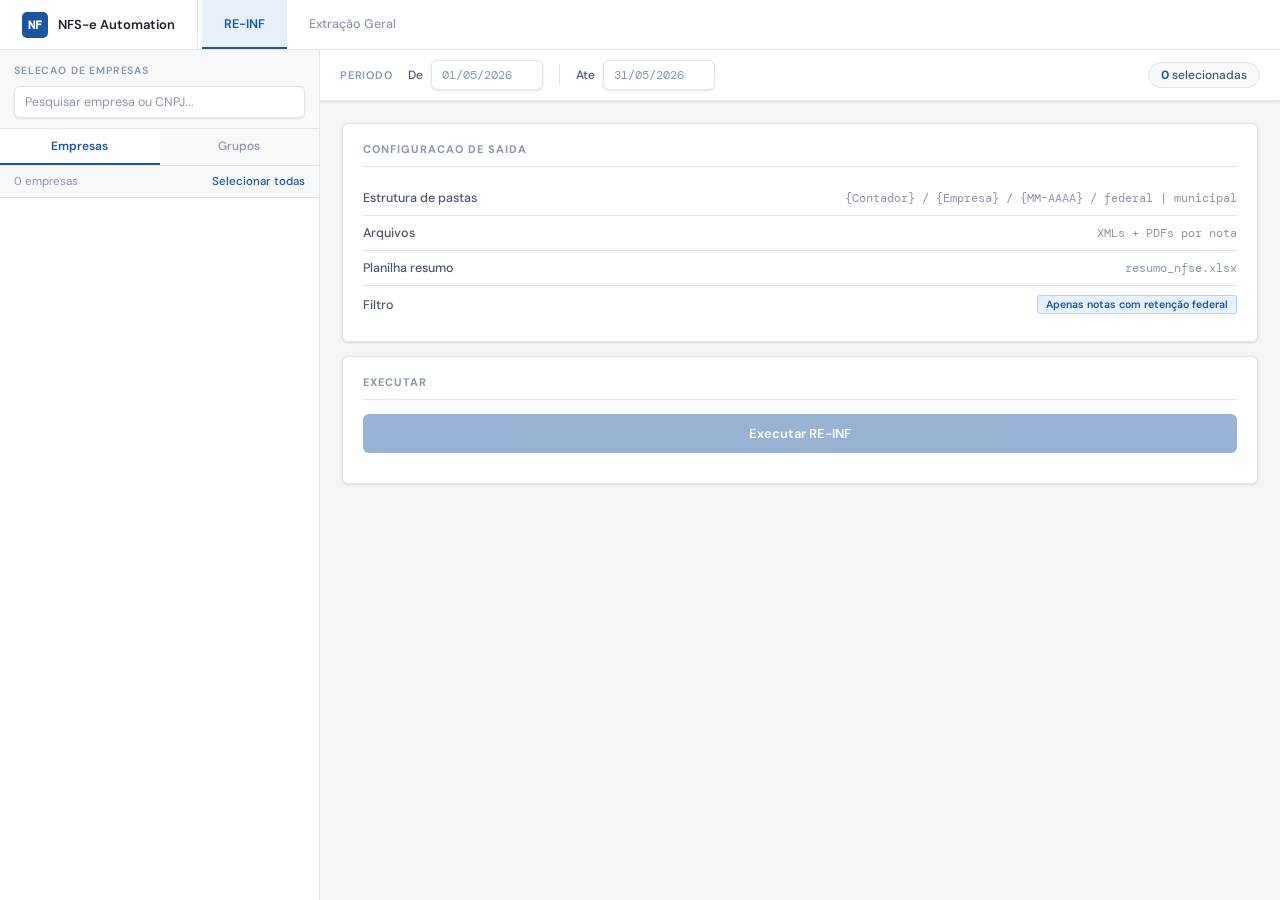
==== templates/index.html @ 1b987bf7 "updated versions" ====
<!DOCTYPE html>
<html lang="pt-BR">
<head>
<meta charset="UTF-8">
<meta name="viewport" content="width=device-width, initial-scale=1.0">
<title>NFS-e Automation</title>
<style>
  @import url('https://fonts.googleapis.com/css2?family=DM+Sans:wght@300;400;500;600&family=DM+Mono:wght@400;500&display=swap');
  :root {
    --bg:#f4f5f7;--surface:#fff;--surface2:#f8f9fb;--border:#e2e5ea;
    --border-strong:#c8cdd6;--accent:#1a56a0;--accent-light:#e8f0fb;
    --accent-hover:#154285;--accent2:#1a7a4a;--accent2-light:#e6f4ed;
    --accent2-hover:#145e38;--text:#1a1f2e;--text-secondary:#4a5568;
    --text-muted:#8896ab;--red:#c0392b;--red-light:#fdf0ef;
    --radius:6px;--font:'DM Sans',system-ui,sans-serif;
    --font-mono:'DM Mono','Courier New',monospace;
    --shadow-sm:0 1px 3px rgba(0,0,0,.07),0 1px 2px rgba(0,0,0,.04);
    --shadow:0 2px 8px rgba(0,0,0,.08),0 1px 3px rgba(0,0,0,.05);
    --shadow-lg:0 8px 24px rgba(0,0,0,.12),0 2px 8px rgba(0,0,0,.08);
  }
  *{box-sizing:border-box;margin:0;padding:0}
  body{background:var(--bg);color:var(--text);font-family:var(--font);font-size:13.5px;height:100vh;display:flex;flex-direction:column;overflow:hidden;-webkit-font-smoothing:antialiased}
  .topbar{display:flex;align-items:center;background:var(--surface);border-bottom:1px solid var(--border);height:50px;flex-shrink:0;box-shadow:var(--shadow-sm)}
  .brand{display:flex;align-items:center;gap:10px;padding:0 22px;height:100%;border-right:1px solid var(--border);margin-right:4px;min-width:180px}
  .brand-logo{width:26px;height:26px;background:var(--accent);border-radius:5px;display:flex;align-items:center;justify-content:center;color:white;font-size:12px;font-weight:600;font-family:var(--font-mono)}
  .brand-name{font-size:13px;font-weight:600;color:var(--text)}
  .module-tabs{display:flex;align-items:center;height:100%}
  .module-tab{display:flex;align-items:center;gap:7px;padding:0 22px;height:100%;background:none;border:none;border-bottom:2px solid transparent;color:var(--text-muted);font-family:var(--font);font-size:12.5px;font-weight:500;cursor:pointer;transition:all .15s;white-space:nowrap}
  .module-tab:hover{color:var(--text-secondary);background:var(--bg)}
  .module-tab.active{color:var(--accent);border-bottom-color:var(--accent);background:var(--accent-light);font-weight:600}
  .tab-badge{font-size:9.5px;padding:1px 6px;border-radius:3px;font-weight:600;letter-spacing:.04em;text-transform:uppercase}
  .tab-badge-blue{background:var(--accent-light);color:var(--accent)}
  .tab-badge-green{background:var(--accent2-light);color:var(--accent2)}
  .main{display:grid;grid-template-columns:320px 1fr;flex:1;overflow:hidden}
  .left-panel{background:var(--surface);border-right:1px solid var(--border);display:flex;flex-direction:column;overflow:hidden}
  .panel-header{padding:14px 14px 10px;border-bottom:1px solid var(--border);flex-shrink:0;background:var(--surface2)}
  .panel-title{font-size:10.5px;font-weight:600;letter-spacing:.08em;color:var(--text-muted);text-transform:uppercase;margin-bottom:9px}
  .search-input{width:100%;background:var(--surface);border:1px solid var(--border);border-radius:var(--radius);padding:7px 10px;color:var(--text);font-family:var(--font);font-size:12.5px;outline:none;transition:border-color .15s,box-shadow .15s;box-shadow:var(--shadow-sm)}
  .search-input:focus{border-color:var(--accent);box-shadow:0 0 0 3px rgba(26,86,160,.1)}
  .search-input::placeholder{color:var(--text-muted)}
  .sub-tabs{display:flex;border-bottom:1px solid var(--border);flex-shrink:0;background:var(--surface2)}
  .sub-tab{flex:1;padding:9px;background:none;border:none;border-bottom:2px solid transparent;color:var(--text-muted);font-family:var(--font);font-size:12px;font-weight:500;cursor:pointer;transition:all .15s}
  .sub-tab:hover{color:var(--text-secondary)}
  .sub-tab.active{color:var(--accent);border-bottom-color:var(--accent);font-weight:600;background:var(--surface)}
  .sub-content{display:none;flex:1;overflow:hidden;flex-direction:column}
  .sub-content.active{display:flex}
  .list-meta{display:flex;justify-content:space-between;align-items:center;padding:8px 14px;border-bottom:1px solid var(--border);flex-shrink:0;background:var(--surface2)}
  .count-label{color:var(--text-muted);font-size:11.5px}
  .select-all-btn{background:none;border:none;color:var(--accent);font-family:var(--font);font-size:11.5px;font-weight:500;cursor:pointer;padding:0}
  .select-all-btn:hover{text-decoration:underline}
  .company-list{flex:1;overflow-y:auto}
  .company-list::-webkit-scrollbar{width:5px}
  .company-list::-webkit-scrollbar-track{background:var(--surface2)}
  .company-list::-webkit-scrollbar-thumb{background:var(--border-strong);border-radius:3px}
  .company-item{display:flex;align-items:center;gap:10px;padding:8px 14px;cursor:pointer;transition:background .1s;border-bottom:1px solid var(--border)}
  .company-item:last-child{border-bottom:none}
  .company-item:hover{background:var(--surface2)}
  .company-item.selected{background:var(--accent-light)}
  .company-check{width:15px;height:15px;border:1.5px solid var(--border-strong);border-radius:3px;flex-shrink:0;display:flex;align-items:center;justify-content:center;transition:all .12s;background:var(--surface)}
  .company-item.selected .company-check{background:var(--accent);border-color:var(--accent)}
  .company-item.selected .company-check::after{content:'\2713';font-size:10px;color:white;font-weight:700}
  .company-info{flex:1;min-width:0}
  .company-name{font-size:12.5px;color:var(--text);white-space:nowrap;overflow:hidden;text-overflow:ellipsis;font-weight:500}
  .company-item.selected .company-name{color:var(--accent)}
  .company-cnpj{font-size:10.5px;color:var(--text-muted);margin-top:1px;font-family:var(--font-mono);letter-spacing:.02em}
  .groups-meta{display:flex;justify-content:space-between;align-items:center;padding:8px 14px;border-bottom:1px solid var(--border);flex-shrink:0;background:var(--surface2)}
  .add-group-btn{display:flex;align-items:center;gap:5px;background:var(--accent);color:white;border:none;border-radius:var(--radius);padding:5px 10px;font-family:var(--font);font-size:11.5px;font-weight:600;cursor:pointer;transition:background .15s}
  .add-group-btn:hover{background:var(--accent-hover)}
  .groups-list{flex:1;overflow-y:auto;padding:10px}
  .group-card{background:var(--surface);border:1px solid var(--border);border-radius:var(--radius);margin-bottom:6px;overflow:hidden;box-shadow:var(--shadow-sm);transition:box-shadow .15s}
  .group-card.selected{border-color:var(--accent);box-shadow:0 0 0 2px rgba(26,86,160,.15)}
  .group-header{display:flex;align-items:center;gap:8px;padding:10px 12px;cursor:pointer;transition:background .1s}
  .group-header:hover{background:var(--surface2)}
  .group-radio{width:15px;height:15px;border:1.5px solid var(--border-strong);border-radius:50%;flex-shrink:0;display:flex;align-items:center;justify-content:center;transition:all .12s}
  .group-card.selected .group-radio{border-color:var(--accent)}
  .group-card.selected .group-radio::after{content:'';width:7px;height:7px;background:var(--accent);border-radius:50%}
  .group-name{flex:1;font-size:12.5px;font-weight:600;color:var(--text)}
  .group-count{font-size:10.5px;color:var(--text-muted);background:var(--surface2);border:1px solid var(--border);border-radius:10px;padding:1px 7px}
  .group-actions{display:flex;gap:4px;margin-left:4px}
  .group-action-btn{background:none;border:1px solid var(--border);border-radius:4px;padding:3px 7px;font-size:10.5px;font-family:var(--font);cursor:pointer;color:var(--text-muted);transition:all .12s}
  .group-action-btn:hover{background:var(--surface2);color:var(--text)}
  .group-action-btn.delete:hover{background:var(--red-light);color:var(--red);border-color:var(--red)}
  .group-toggle{font-size:10px;color:var(--text-muted);transition:transform .2s;padding:0 2px}
  .group-card.open .group-toggle{transform:rotate(180deg)}
  .group-companies{display:none;padding:0 12px 8px;border-top:1px solid var(--border);background:var(--surface2)}
  .group-card.open .group-companies{display:block}
  .group-company-item{font-size:11.5px;color:var(--text-secondary);padding:5px 0;border-bottom:1px solid var(--border)}
  .group-company-item:last-child{border-bottom:none}
  .right-panel{display:flex;flex-direction:column;overflow:hidden;background:var(--bg)}
  .date-bar{display:flex;align-items:center;gap:16px;padding:10px 20px;background:var(--surface);border-bottom:1px solid var(--border);flex-shrink:0;box-shadow:var(--shadow-sm)}
  .date-label{font-size:11px;font-weight:600;letter-spacing:.07em;color:var(--text-muted);text-transform:uppercase;white-space:nowrap}
  .date-field{display:flex;align-items:center;gap:8px}
  .date-field label{font-size:12px;color:var(--text-secondary);white-space:nowrap;font-weight:500}
  .date-input{background:var(--surface);border:1px solid var(--border);border-radius:var(--radius);padding:6px 10px;color:var(--text);font-family:var(--font-mono);font-size:12px;width:112px;outline:none;transition:border-color .15s,box-shadow .15s;box-shadow:var(--shadow-sm)}
  .date-input:focus{border-color:var(--accent);box-shadow:0 0 0 3px rgba(26,86,160,.1)}
  .date-input::placeholder{color:var(--text-muted)}
  .date-separator{width:1px;height:20px;background:var(--border)}
  .date-error{color:var(--red);font-size:11.5px;font-weight:500}
  .date-bar-right{margin-left:auto;display:flex;align-items:center;gap:10px}
  .selection-pill{font-size:12px;color:var(--text-secondary);padding:4px 12px;background:var(--surface2);border:1px solid var(--border);border-radius:20px;font-weight:500}
  .selection-pill .sel-count{color:var(--accent);font-weight:700}
  .module-content{flex:1;overflow-y:auto;padding:22px}
  .module-content::-webkit-scrollbar{width:5px}
  .module-content::-webkit-scrollbar-thumb{background:var(--border-strong);border-radius:3px}
  .module-view{display:none}
  .module-view.active{display:block}
  .card{background:var(--surface);border:1px solid var(--border);border-radius:var(--radius);padding:18px 20px;margin-bottom:14px;box-shadow:var(--shadow-sm)}
  .card-title{font-size:11px;font-weight:700;letter-spacing:.09em;color:var(--text-muted);text-transform:uppercase;margin-bottom:14px;padding-bottom:10px;border-bottom:1px solid var(--border);display:flex;align-items:center;gap:7px}
  .run-btn{display:flex;align-items:center;justify-content:center;gap:9px;width:100%;padding:11px 16px;border:none;border-radius:var(--radius);font-family:var(--font);font-size:13px;font-weight:600;cursor:pointer;transition:all .15s;box-shadow:var(--shadow-sm)}
  .run-btn-reinf{background:var(--accent);color:white}
  .run-btn-reinf:hover:not(:disabled){background:var(--accent-hover);box-shadow:var(--shadow);transform:translateY(-1px)}
  .run-btn-geral{background:var(--accent2);color:white}
  .run-btn-geral:hover:not(:disabled){background:var(--accent2-hover);box-shadow:var(--shadow);transform:translateY(-1px)}
  .run-btn:disabled{opacity:.45;cursor:not-allowed;transform:none!important;box-shadow:none!important}
  .run-btn .spinner{width:14px;height:14px;border:2px solid rgba(255,255,255,.35);border-top-color:white;border-radius:50%;animation:spin .7s linear infinite;display:none}
  .run-btn.running .spinner{display:block}
  .run-btn.running .btn-text{opacity:.8}
  @keyframes spin{to{transform:rotate(360deg)}}
  .status-area{margin-top:12px}
  .status-msg{padding:10px 14px;border-radius:var(--radius);font-size:12.5px;font-weight:500;display:none;border-left:3px solid}
  .status-msg.show{display:block}
  .status-msg.success{background:var(--accent2-light);color:var(--accent2);border-left-color:var(--accent2)}
  .status-msg.error{background:var(--red-light);color:var(--red);border-left-color:var(--red)}
  .status-msg.running{background:var(--accent-light);color:var(--accent);border-left-color:var(--accent)}
  .progress-log{background:#1a1f2e;border:1px solid var(--border);border-radius:var(--radius);padding:12px 14px;margin-top:10px;max-height:400px;overflow-y:auto;display:none;font-family:var(--font-mono)}
  .progress-log.show{display:block}
  .log-line{font-size:11px;padding:2px 0;display:flex;gap:10px;color:#8896ab;line-height:1.6}
  .log-line .log-time{color:#4a5568;flex-shrink:0}
  .log-line.ok .log-msg{color:#4ade80}
  .log-line.err .log-msg{color:#f87171}
  .log-line.info .log-msg{color:#60a5fa}
  .log-line.warn .log-msg{color:#fbbf24}
  .info-box{background:var(--accent-light);border:1px solid rgba(26,86,160,.18);border-left:3px solid var(--accent);border-radius:var(--radius);padding:11px 14px;font-size:12.5px;color:var(--text-secondary);line-height:1.6;margin-bottom:14px}
  .info-box strong{color:var(--accent);font-weight:600}
  .output-config{display:flex;flex-direction:column}
  .config-row{display:flex;align-items:center;justify-content:space-between;padding:9px 0;border-bottom:1px solid var(--border);gap:16px}
  .config-row:last-child{border-bottom:none}
  .config-label{font-size:12.5px;color:var(--text-secondary);font-weight:500}
  .config-value{font-size:11.5px;color:var(--text-muted);font-family:var(--font-mono);text-align:right}
  .badge{font-size:10.5px;padding:2px 8px;border-radius:3px;font-weight:600}
  .badge-blue{background:var(--accent-light);color:var(--accent);border:1px solid rgba(26,86,160,.2)}
  .badge-green{background:var(--accent2-light);color:var(--accent2);border:1px solid rgba(26,122,74,.2)}
  .modal-overlay{position:fixed;inset:0;background:rgba(0,0,0,.4);display:flex;align-items:center;justify-content:center;z-index:1000;opacity:0;pointer-events:none;transition:opacity .2s}
  .modal-overlay.open{opacity:1;pointer-events:all}
  .modal{background:var(--surface);border-radius:8px;box-shadow:var(--shadow-lg);width:560px;max-height:80vh;display:flex;flex-direction:column;transform:translateY(8px);transition:transform .2s}
  .modal-overlay.open .modal{transform:translateY(0)}
  .modal-header{display:flex;align-items:center;justify-content:space-between;padding:16px 20px;border-bottom:1px solid var(--border);flex-shrink:0}
  .modal-title{font-size:14px;font-weight:700;color:var(--text)}
  .modal-close{background:none;border:none;font-size:18px;color:var(--text-muted);cursor:pointer;padding:0 4px;line-height:1}
  .modal-close:hover{color:var(--text)}
  .modal-body{padding:16px 20px;overflow-y:auto;flex:1}
  .modal-footer{padding:12px 20px;border-top:1px solid var(--border);display:flex;justify-content:flex-end;gap:8px;flex-shrink:0}
  .form-field{margin-bottom:14px}
  .form-label{display:block;font-size:11.5px;font-weight:600;color:var(--text-secondary);margin-bottom:6px;letter-spacing:.03em}
  .form-input{width:100%;background:var(--surface);border:1px solid var(--border);border-radius:var(--radius);padding:8px 10px;color:var(--text);font-family:var(--font);font-size:13px;outline:none;transition:border-color .15s,box-shadow .15s}
  .form-input:focus{border-color:var(--accent);box-shadow:0 0 0 3px rgba(26,86,160,.1)}
  .modal-search{width:100%;background:var(--surface2);border:1px solid var(--border);border-radius:var(--radius);padding:7px 10px;color:var(--text);font-family:var(--font);font-size:12.5px;outline:none;margin-bottom:8px;transition:border-color .15s}
  .modal-search:focus{border-color:var(--accent)}
  .modal-search::placeholder{color:var(--text-muted)}
  .modal-company-list{border:1px solid var(--border);border-radius:var(--radius);max-height:260px;overflow-y:auto;background:var(--surface)}
  .modal-company-list::-webkit-scrollbar{width:5px}
  .modal-company-list::-webkit-scrollbar-thumb{background:var(--border-strong);border-radius:3px}
  .modal-company-item{display:flex;align-items:center;gap:10px;padding:8px 12px;cursor:pointer;border-bottom:1px solid var(--border);transition:background .1s}
  .modal-company-item:last-child{border-bottom:none}
  .modal-company-item:hover{background:var(--surface2)}
  .modal-company-item.checked{background:var(--accent-light)}
  .modal-check{width:15px;height:15px;border:1.5px solid var(--border-strong);border-radius:3px;flex-shrink:0;display:flex;align-items:center;justify-content:center;background:var(--surface);transition:all .12s}
  .modal-company-item.checked .modal-check{background:var(--accent);border-color:var(--accent)}
  .modal-company-item.checked .modal-check::after{content:'\2713';font-size:10px;color:white;font-weight:700}
  .modal-company-name{font-size:12.5px;font-weight:500;color:var(--text)}
  .modal-company-item.checked .modal-company-name{color:var(--accent)}
  .modal-company-cnpj{font-size:10.5px;color:var(--text-muted);font-family:var(--font-mono)}
  .selected-count{font-size:11.5px;color:var(--text-muted);margin-bottom:6px}
  .selected-count span{color:var(--accent);font-weight:700}
  .btn{padding:8px 16px;border-radius:var(--radius);font-family:var(--font);font-size:13px;font-weight:600;cursor:pointer;border:none;transition:all .15s}
  .btn-primary{background:var(--accent);color:white}
  .btn-primary:hover{background:var(--accent-hover)}
  .btn-secondary{background:var(--surface2);color:var(--text-secondary);border:1px solid var(--border)}
  .btn-secondary:hover{background:var(--border)}
  .btn-danger{background:var(--red);color:white}
  .btn-danger:hover{background:#a93226}
</style>
</head>
<body>
<div class="topbar">
  <div class="brand">
    <div class="brand-logo">NF</div>
    <span class="brand-name">NFS-e Automation</span>
  </div>
  <div class="module-tabs">
    <button class="module-tab active" onclick="switchModule('reinf')" id="tab-reinf">RE-INF</button>
    <button class="module-tab" onclick="switchModule('geral')" id="tab-geral">Extração Geral</button>
  </div>
</div>
<div class="main">
  <div class="left-panel">
    <div class="panel-header">
      <div class="panel-title">Selecao de Empresas</div>
      <input class="search-input" type="text" placeholder="Pesquisar empresa ou CNPJ..." oninput="filterCompanies(this.value)" id="searchInput">
    </div>
    <div class="sub-tabs">
      <button class="sub-tab active" onclick="switchSubTab('empresas')" id="subtab-empresas">Empresas</button>
      <button class="sub-tab" onclick="switchSubTab('grupos')" id="subtab-grupos">Grupos</button>
    </div>
    <div class="sub-content active" id="subcontent-empresas">
      <div class="list-meta">
        <span class="count-label" id="countLabel">0 empresas</span>
        <button class="select-all-btn" onclick="toggleAll()">Selecionar todas</button>
      </div>
      <div class="company-list" id="companyList"></div>
    </div>
    <div class="sub-content" id="subcontent-grupos">
      <div class="groups-meta">
        <span class="count-label" id="groupCountLabel">0 grupos</span>
        <button class="add-group-btn" onclick="openGroupModal()">+ Novo grupo</button>
      </div>
      <div class="groups-list" id="groupsList"></div>
    </div>
  </div>
  <div class="right-panel">
    <div class="date-bar">
      <span class="date-label">Periodo</span>
      <div class="date-field">
        <label>De</label>
        <input class="date-input" type="text" id="startDate" placeholder="01/05/2026" oninput="validateDates()">
      </div>
      <div class="date-separator"></div>
      <div class="date-field">
        <label>Ate</label>
        <input class="date-input" type="text" id="endDate" placeholder="31/05/2026" oninput="validateDates()">
      </div>
      <span class="date-error" id="dateError"></span>
      <div class="date-bar-right">
        <div class="selection-pill"><span class="sel-count" id="selCount">0</span> selecionadas</div>
      </div>
    </div>
    <div class="module-content">

      <div class="module-view active" id="view-reinf">
        <div class="card">
          <div class="card-title">Configuracao de Saida</div>
          <div class="output-config">
            <div class="config-row"><span class="config-label">Estrutura de pastas</span><span class="config-value">{Contador} / {Empresa} / {MM-AAAA} / federal | municipal</span></div>
            <div class="config-row"><span class="config-label">Arquivos</span><span class="config-value">XMLs + PDFs por nota</span></div>
            <div class="config-row"><span class="config-label">Planilha resumo</span><span class="config-value">resumo_nfse.xlsx</span></div>
            <div class="config-row"><span class="config-label">Filtro</span><span class="badge badge-blue">Apenas notas com retenção federal</span></div>
          </div>
        </div>
        <div class="card">
          <div class="card-title">Executar</div>
          <button class="run-btn run-btn-reinf" id="runBtnReinf" onclick="runStream('reinf')" disabled>
            <div class="spinner"></div><span class="btn-text">Executar RE-INF</span>
          </button>
          <div class="status-area">
            <div class="status-msg" id="statusReinf"></div>
            <div class="progress-log" id="logReinf"></div>
          </div>
        </div>
      </div>

      <div class="module-view" id="view-geral">
        <div class="info-box">Baixa <strong>todas as notas recebidas</strong> do periodo sem filtro por retenção.</div>
        <div class="card">
          <div class="card-title">Configuracao de Saida</div>
          <div class="output-config">
            <div class="config-row"><span class="config-label">Estrutura de pastas</span><span class="config-value">{Contador} / {Empresa} / {MM-AAAA} / notas</span></div>
            <div class="config-row"><span class="config-label">Arquivos</span><span class="config-value">XMLs + PDFs por nota</span></div>
            <div class="config-row"><span class="config-label">Filtro</span><span class="badge badge-green">Todas as notas recebidas</span></div>
          </div>
        </div>
        <div class="card">
          <div class="card-title">Executar</div>
          <button class="run-btn run-btn-geral" id="runBtnGeral" onclick="runStream('all')" disabled>
            <div class="spinner"></div><span class="btn-text">Executar Extração Geral</span>
          </button>
          <div class="status-area">
            <div class="status-msg" id="statusGeral"></div>
            <div class="progress-log" id="logGeral"></div>
          </div>
        </div>
      </div>

    </div>
  </div>
</div>

<div class="modal-overlay" id="groupModal" onclick="handleOverlayClick(event)">
  <div class="modal">
    <div class="modal-header">
      <span class="modal-title" id="modalTitle">Novo Grupo</span>
      <button class="modal-close" onclick="closeGroupModal()">&#10005;</button>
    </div>
    <div class="modal-body">
      <div class="form-field">
        <label class="form-label">Nome do grupo</label>
        <input class="form-input" type="text" id="groupNameInput" placeholder="Ex: Chay, Carteira A...">
      </div>
      <div class="form-field">
        <label class="form-label">Empresas</label>
        <div class="selected-count"><span id="modalSelCount">0</span> selecionadas</div>
        <input class="modal-search" type="text" placeholder="Filtrar empresas..." oninput="filterModalCompanies(this.value)" id="modalSearch">
        <div class="modal-company-list" id="modalCompanyList"></div>
      </div>
    </div>
    <div class="modal-footer">
      <button class="btn btn-secondary" onclick="closeGroupModal()">Cancelar</button>
      <button class="btn btn-danger" id="deleteGroupBtn" onclick="deleteCurrentGroup()" style="display:none;margin-right:auto">Excluir grupo</button>
      <button class="btn btn-primary" onclick="saveGroup()">Salvar</button>
    </div>
  </div>
</div>

<script>
let companies=[],selected=new Set(),groups=[],activeGroup=null;
let modalMode='new',editingGroupId=null,modalSelected=new Set();

async function init(){
  try{const res=await fetch('/api/companies');const data=await res.json();companies=data.companies||[];groups=data.groups||[];}catch(e){companies=[];groups=[];}
  renderCompanies(companies);renderGroups();updateSelectionUI();
}

function switchModule(n){document.querySelectorAll('.module-tab').forEach(t=>t.classList.remove('active'));document.querySelectorAll('.module-view').forEach(v=>v.classList.remove('active'));document.getElementById('tab-'+n).classList.add('active');document.getElementById('view-'+n).classList.add('active');}
function switchSubTab(n){document.querySelectorAll('.sub-tab').forEach(t=>t.classList.remove('active'));document.querySelectorAll('.sub-content').forEach(c=>c.classList.remove('active'));document.getElementById('subtab-'+n).classList.add('active');document.getElementById('subcontent-'+n).classList.add('active');}

function renderCompanies(list){
  const el=document.getElementById('companyList');el.innerHTML='';
  list.forEach(c=>{const item=document.createElement('div');item.className='company-item'+(selected.has(c.cnpj)?' selected':'');item.dataset.cnpj=c.cnpj;item.onclick=()=>toggleCompany(c.cnpj);item.innerHTML=`<div class="company-check"></div><div class="company-info"><div class="company-name">${c.name}</div><div class="company-cnpj">${c.cnpj}</div></div>`;el.appendChild(item);});
  document.getElementById('countLabel').textContent=`${list.length} empresa${list.length!==1?'s':''}`;
}
function filterCompanies(q){renderCompanies(q?companies.filter(c=>c.name.toLowerCase().includes(q.toLowerCase())||c.cnpj.includes(q)):companies);}
function toggleCompany(cnpj){selected.has(cnpj)?selected.delete(cnpj):selected.add(cnpj);activeGroup=null;document.querySelectorAll('.company-item').forEach(item=>item.classList.toggle('selected',selected.has(item.dataset.cnpj)));updateSelectionUI();}
function toggleAll(){const visible=[...document.querySelectorAll('.company-item')].map(el=>el.dataset.cnpj);const allVis=visible.every(c=>selected.has(c));visible.forEach(c=>allVis?selected.delete(c):selected.add(c));document.querySelectorAll('.company-item').forEach(item=>item.classList.toggle('selected',selected.has(item.dataset.cnpj)));updateSelectionUI();}

function renderGroups(){
  const el=document.getElementById('groupsList');el.innerHTML='';
  document.getElementById('groupCountLabel').textContent=`${groups.length} grupo${groups.length!==1?'s':''}`;
  if(!groups.length){el.innerHTML='<div style="padding:20px;text-align:center;color:var(--text-muted);font-size:12px">Nenhum grupo. Clique em "+ Novo grupo" para criar.</div>';return;}
  groups.forEach(g=>{
    const card=document.createElement('div');card.className='group-card'+(activeGroup===g.id?' selected':'');card.dataset.gid=g.id;
    const cnpjs=g.cnpjs||[];
    card.innerHTML=`
      <div class="group-header" onclick="selectGroup('${g.id}',event)">
        <div class="group-radio"></div>
        <span class="group-name">${g.name}</span>
        <span class="group-count">${cnpjs.length}</span>
        <div class="group-actions">
          <button class="group-action-btn" onclick="openGroupModal('${g.id}',event)">Editar</button>
          <button class="group-action-btn delete" onclick="confirmDeleteGroup('${g.id}',event)">Excluir</button>
        </div>
        <span class="group-toggle" onclick="toggleGroupExpand('${g.id}',event)">&#9660;</span>
      </div>
      <div class="group-companies">
        ${cnpjs.map(cnpj=>{const co=companies.find(c=>c.cnpj===cnpj);return`<div class="group-company-item">${co?co.name:cnpj}</div>`;}).join('')}
      </div>`;
    el.appendChild(card);
  });
}

function selectGroup(gid,e){
  const g=groups.find(x=>x.id===gid);const card=document.querySelector(`.group-card[data-gid="${gid}"]`);
  const was=activeGroup===gid;selected.clear();activeGroup=null;
  document.querySelectorAll('.group-card').forEach(c=>c.classList.remove('selected'));
  if(!was&&g){activeGroup=gid;card.classList.add('selected');(g.cnpjs||[]).forEach(cnpj=>selected.add(cnpj));}
  updateSelectionUI();
}
function toggleGroupExpand(gid,e){e.stopPropagation();document.querySelector(`.group-card[data-gid="${gid}"]`).classList.toggle('open');}

function openGroupModal(gid,e){
  if(e)e.stopPropagation();
  modalSelected=new Set();
  if(gid){
    modalMode='edit';editingGroupId=gid;
    const g=groups.find(x=>x.id===gid);
    document.getElementById('modalTitle').textContent='Editar Grupo';
    document.getElementById('groupNameInput').value=g.name;
    document.getElementById('deleteGroupBtn').style.display='block';
    (g.cnpjs||[]).forEach(c=>modalSelected.add(c));
  } else {
    modalMode='new';editingGroupId=null;
    document.getElementById('modalTitle').textContent='Novo Grupo';
    document.getElementById('groupNameInput').value='';
    document.getElementById('deleteGroupBtn').style.display='none';
  }
  document.getElementById('modalSearch').value='';
  renderModalCompanies(companies);
  document.getElementById('groupModal').classList.add('open');
  document.getElementById('groupNameInput').focus();
}
function closeGroupModal(){document.getElementById('groupModal').classList.remove('open');}
function handleOverlayClick(e){if(e.target===document.getElementById('groupModal'))closeGroupModal();}

function renderModalCompanies(list){
  const el=document.getElementById('modalCompanyList');el.innerHTML='';
  list.forEach(c=>{
    const item=document.createElement('div');
    item.className='modal-company-item'+(modalSelected.has(c.cnpj)?' checked':'');
    item.onclick=()=>{modalSelected.has(c.cnpj)?modalSelected.delete(c.cnpj):modalSelected.add(c.cnpj);item.classList.toggle('checked');document.getElementById('modalSelCount').textContent=modalSelected.size;};
    item.innerHTML=`<div class="modal-check"></div><div><div class="modal-company-name">${c.name}</div><div class="modal-company-cnpj">${c.cnpj}</div></div>`;
    el.appendChild(item);
  });
  document.getElementById('modalSelCount').textContent=modalSelected.size;
}
function filterModalCompanies(q){renderModalCompanies(q?companies.filter(c=>c.name.toLowerCase().includes(q.toLowerCase())||c.cnpj.includes(q)):companies);}

async function saveGroup(){
  const name=document.getElementById('groupNameInput').value.trim();
  if(!name){document.getElementById('groupNameInput').focus();return;}
  if(modalSelected.size===0){alert('Selecione ao menos uma empresa.');return;}
  const cnpjs=[...modalSelected];
  if(modalMode==='new'){
    const res=await fetch('/api/groups',{method:'POST',headers:{'Content-Type':'application/json'},body:JSON.stringify({name,cnpjs})});
    const data=await res.json();groups.push({id:data.id,name,cnpjs});
  } else {
    await fetch('/api/groups/'+editingGroupId,{method:'PUT',headers:{'Content-Type':'application/json'},body:JSON.stringify({name,cnpjs})});
    const idx=groups.findIndex(g=>g.id===editingGroupId);
    if(idx>=0)groups[idx]={...groups[idx],name,cnpjs};
    if(activeGroup===editingGroupId){selected.clear();cnpjs.forEach(c=>selected.add(c));}
  }
  closeGroupModal();renderGroups();updateSelectionUI();
}

async function confirmDeleteGroup(gid,e){
  e.stopPropagation();
  const g=groups.find(x=>x.id===gid);
  if(!confirm(`Excluir o grupo "${g.name}"?`))return;
  await fetch('/api/groups/'+gid,{method:'DELETE'});
  groups=groups.filter(x=>x.id!==gid);
  if(activeGroup===gid){activeGroup=null;selected.clear();}
  renderGroups();updateSelectionUI();
}
async function deleteCurrentGroup(){
  const g=groups.find(x=>x.id===editingGroupId);
  if(!confirm(`Excluir o grupo "${g.name}"?`))return;
  await fetch('/api/groups/'+editingGroupId,{method:'DELETE'});
  groups=groups.filter(x=>x.id!==editingGroupId);
  if(activeGroup===editingGroupId){activeGroup=null;selected.clear();}
  closeGroupModal();renderGroups();updateSelectionUI();
}

function updateSelectionUI(){document.getElementById('selCount').textContent=selected.size;const canRun=selected.size>0&&validateDates(true);document.getElementById('runBtnReinf').disabled=!canRun;document.getElementById('runBtnGeral').disabled=!canRun;}
function validateDates(silent=false){const s=document.getElementById('startDate').value.trim();const e=document.getElementById('endDate').value.trim();const err=document.getElementById('dateError');const re=/^\d{2}\/\d{2}\/\d{4}$/;if(!s||!e){if(!silent)err.textContent='';return false;}if(!re.test(s)||!re.test(e)){if(!silent)err.textContent='Formato: DD/MM/AAAA';return false;}err.textContent='';if(!silent)updateSelectionUI();return true;}

function setStatus(id,type,msg){const el=document.getElementById(id);el.className=`status-msg show ${type}`;el.textContent=msg;}
function addLog(logId,type,msg){
  const log=document.getElementById(logId);log.classList.add('show');
  const t=new Date().toLocaleTimeString('pt-BR',{hour:'2-digit',minute:'2-digit',second:'2-digit'});
  const line=document.createElement('div');line.className=`log-line ${type}`;
  line.innerHTML=`<span class="log-time">${t}</span><span class="log-msg">${msg}</span>`;
  log.appendChild(line);log.scrollTop=log.scrollHeight;
}
function clearLog(id){const log=document.getElementById(id);log.innerHTML='';log.classList.remove('show');}
function classifyLog(line){
  if(/\[ERRO\]|\[FATAL\]|\[CRASH\]|ERRO —|ERROR/i.test(line))return'err';
  if(/\[OK\]|concluido|sucesso|baixado/i.test(line))return'ok';
  if(/\[AVISO\]|\[INFO\]|sem retencao|nenhum/i.test(line))return'warn';
  return'info';
}
function triggerDownload(blob,filename){const url=URL.createObjectURL(blob);const a=document.createElement('a');a.href=url;a.download=filename;document.body.appendChild(a);a.click();a.remove();URL.revokeObjectURL(url);}

async function runStream(mode){
  const isReinf=mode==='reinf';
  const btnId  =isReinf?'runBtnReinf':'runBtnGeral';
  const statId =isReinf?'statusReinf':'statusGeral';
  const logId  =isReinf?'logReinf':'logGeral';
  const btn    =document.getElementById(btnId);
  const start  =document.getElementById('startDate').value.trim();
  const end    =document.getElementById('endDate').value.trim();

  btn.disabled=true;btn.classList.add('running');
  setStatus(statId,'running','Processando...');clearLog(logId);
  addLog(logId,'info',`Iniciando para ${selected.size} empresa(s) — ${start} a ${end}`);

  try{
    const res=await fetch('/api/run/stream',{
      method:'POST',
      headers:{'Content-Type':'application/json'},
      body:JSON.stringify({start,end,companies:[...selected],mode})
    });

    if(!res.ok){
      const data=await res.json().catch(()=>({}));
      setStatus(statId,'error',data.error||'Erro ao iniciar');
      addLog(logId,'err',data.error||'Erro ao iniciar');
      return;
    }

    const reader=res.body.getReader();
    const decoder=new TextDecoder();
    let buffer='';
    let returnCode=0;
    let gotDone=false;

    while(true){
      const {done,value}=await reader.read();
      if(done)break;
      buffer+=decoder.decode(value,{stream:true});
      const parts=buffer.split('\n\n');
      buffer=parts.pop();
      for(const part of parts){
        const lines=part.split('\n');
        let evtType='message';
        for(const line of lines){
          if(line.startsWith('event: ')){evtType=line.slice(7).trim();}
          else if(line.startsWith('data: ')){
            const msg=line.slice(6).trim();
            if(evtType==='done'){returnCode=parseInt(msg)||0;gotDone=true;}
            else if(msg&&!msg.startsWith(':')){addLog(logId,classifyLog(msg),msg);}
          }
        }
      }
      if(gotDone)break;
    }

    if(returnCode!==0){
      setStatus(statId,'error','Execucao concluida com erros — verifique o log');
      addLog(logId,'err','Processo encerrado com erros');
      return;
    }

    addLog(logId,'info','Gerando arquivo ZIP...');
    setStatus(statId,'running','Gerando ZIP...');

    const zipRes=await fetch('/api/run/zip',{
      method:'POST',
      headers:{'Content-Type':'application/json'},
      body:JSON.stringify({start,end,companies:[...selected],mode})
    });

    if(!zipRes.ok){
      setStatus(statId,'error','Erro ao gerar ZIP');
      addLog(logId,'err','Falha ao gerar ZIP');
      return;
    }

    const blob=await zipRes.blob();
    const mm=start.slice(3,5)+'-'+start.slice(6);
    const name=isReinf?`reinf_${mm}.zip`:`extracao_geral_${mm}.zip`;
    triggerDownload(blob,name);
    setStatus(statId,'success','Concluido — download iniciado');
    addLog(logId,'ok','ZIP gerado e download iniciado');

  }catch(e){
    setStatus(statId,'error','Erro: '+e.message);
    addLog(logId,'err',e.message);
  }finally{
    btn.disabled=false;btn.classList.remove('running');updateSelectionUI();
  }
}

init();
</script>
</body>
</html>
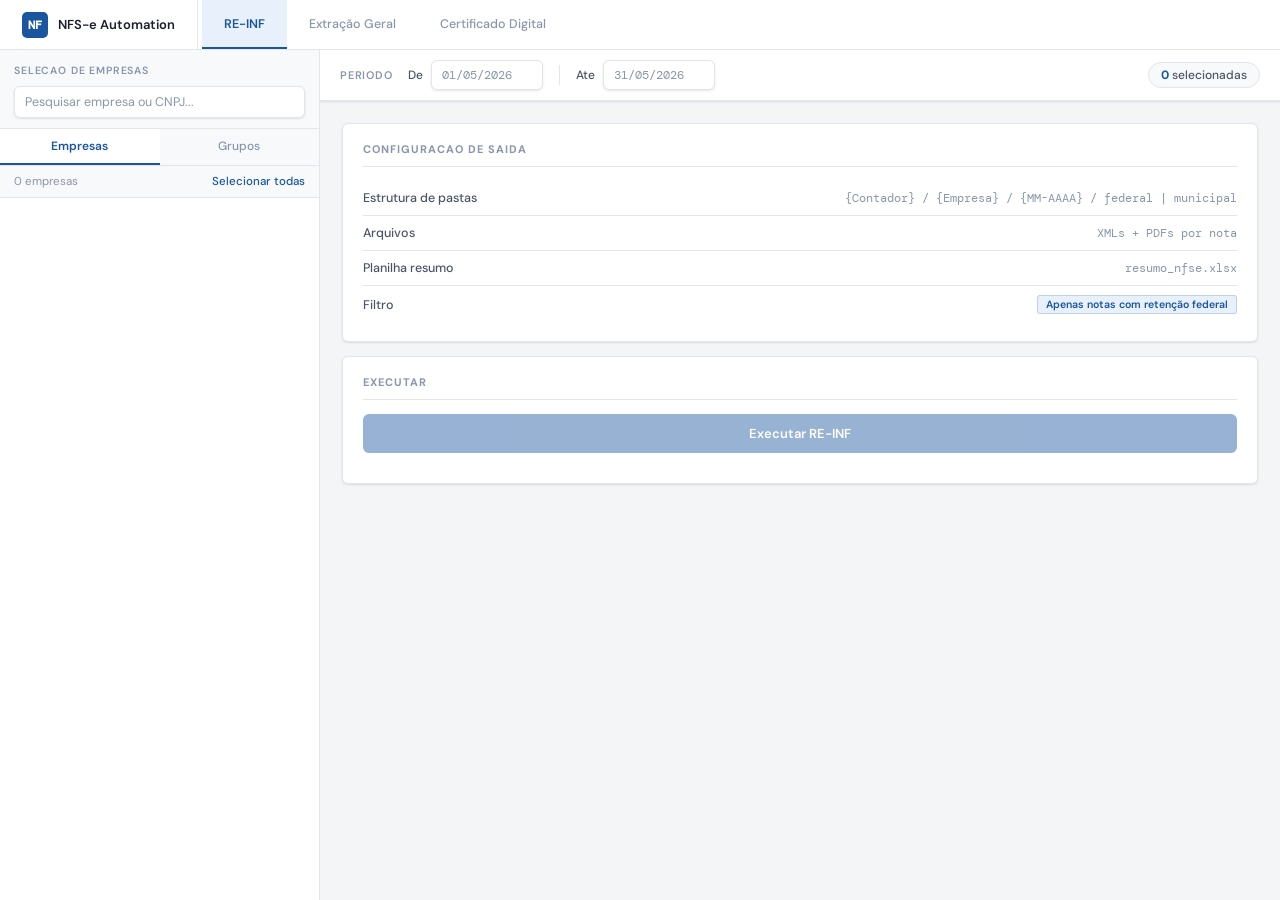
==== commit 27b52929: "feat: certificado digital UI tab + dump-context.ps1 for Deepseek sessions" ====
--- a/templates/index.html
+++ b/templates/index.html
@@ -10,7 +10,7 @@
     --bg:#f4f5f7;--surface:#fff;--surface2:#f8f9fb;--border:#e2e5ea;
     --border-strong:#c8cdd6;--accent:#1a56a0;--accent-light:#e8f0fb;
     --accent-hover:#154285;--accent2:#1a7a4a;--accent2-light:#e6f4ed;
-    --accent2-hover:#145e38;--text:#1a1f2e;--text-secondary:#4a5568;
+    --accent2-hover:#145e38;--accent3:#b45309;--accent3-light:#fef3c7;--accent3-hover:#92400e;--text:#1a1f2e;--text-secondary:#4a5568;
     --text-muted:#8896ab;--red:#c0392b;--red-light:#fdf0ef;
     --radius:6px;--font:'DM Sans',system-ui,sans-serif;
     --font-mono:'DM Mono','Courier New',monospace;
@@ -111,6 +111,8 @@
   .run-btn-reinf:hover:not(:disabled){background:var(--accent-hover);box-shadow:var(--shadow);transform:translateY(-1px)}
   .run-btn-geral{background:var(--accent2);color:white}
   .run-btn-geral:hover:not(:disabled){background:var(--accent2-hover);box-shadow:var(--shadow);transform:translateY(-1px)}
+  .run-btn-cert{background:var(--accent3);color:white}
+  .run-btn-cert:hover:not(:disabled){background:var(--accent3-hover);box-shadow:var(--shadow);transform:translateY(-1px)}
   .run-btn:disabled{opacity:.45;cursor:not-allowed;transform:none!important;box-shadow:none!important}
   .run-btn .spinner{width:14px;height:14px;border:2px solid rgba(255,255,255,.35);border-top-color:white;border-radius:50%;animation:spin .7s linear infinite;display:none}
   .run-btn.running .spinner{display:block}
@@ -190,6 +192,7 @@
   <div class="module-tabs">
     <button class="module-tab active" onclick="switchModule('reinf')" id="tab-reinf">RE-INF</button>
     <button class="module-tab" onclick="switchModule('geral')" id="tab-geral">Extração Geral</button>
+    <button class="module-tab" onclick="switchModule('cert')" id="tab-cert">Certificado Digital</button>
   </div>
 </div>
 <div class="main">
@@ -280,6 +283,35 @@
         </div>
       </div>
 
+      <div class="module-view" id="view-cert">
+        <div class="info-box" style="border-left-color:var(--accent3);background:var(--accent3-light);">
+          <strong style="color:var(--accent3)">Login Manual — Certificado Digital</strong><br>
+          Abre um navegador visível para você fazer login com certificado A1/A3.
+          Após o login, o sistema detecta automaticamente a empresa e baixa todas as notas do período selecionado,
+          com a mesma classificação e saída do fluxo RE-INF normal.
+          Não é necessário selecionar empresas na lista.
+        </div>
+        <div class="card">
+          <div class="card-title">Configuracao de Saida</div>
+          <div class="output-config">
+            <div class="config-row"><span class="config-label">Empresa</span><span class="config-value">Detectada automaticamente via JWT do portal</span></div>
+            <div class="config-row"><span class="config-label">Estrutura de pastas</span><span class="config-value">Certificado / {Empresa} / {MM-AAAA} / federal | municipal</span></div>
+            <div class="config-row"><span class="config-label">Arquivos</span><span class="config-value">XMLs + PDFs por nota</span></div>
+            <div class="config-row"><span class="config-label">Filtro</span><span class="badge" style="background:var(--accent3-light);color:var(--accent3);border:1px solid rgba(180,83,9,.2)">Apenas notas com retenção federal</span></div>
+          </div>
+        </div>
+        <div class="card">
+          <div class="card-title">Executar</div>
+          <button class="run-btn run-btn-cert" id="runBtnCert" onclick="runCertificado()">
+            <div class="spinner"></div><span class="btn-text">Abrir Navegador para Login</span>
+          </button>
+          <div class="status-area">
+            <div class="status-msg" id="statusCert"></div>
+            <div class="progress-log" id="logCert"></div>
+          </div>
+        </div>
+      </div>
+
     </div>
   </div>
 </div>
@@ -319,7 +351,12 @@
   renderCompanies(companies);renderGroups();updateSelectionUI();
 }
 
-function switchModule(n){document.querySelectorAll('.module-tab').forEach(t=>t.classList.remove('active'));document.querySelectorAll('.module-view').forEach(v=>v.classList.remove('active'));document.getElementById('tab-'+n).classList.add('active');document.getElementById('view-'+n).classList.add('active');}
+function switchModule(n){
+  document.querySelectorAll('.module-tab').forEach(t=>t.classList.remove('active'));
+  document.querySelectorAll('.module-view').forEach(v=>v.classList.remove('active'));
+  document.getElementById('tab-'+n).classList.add('active');
+  document.getElementById('view-'+n).classList.add('active');
+}
 function switchSubTab(n){document.querySelectorAll('.sub-tab').forEach(t=>t.classList.remove('active'));document.querySelectorAll('.sub-content').forEach(c=>c.classList.remove('active'));document.getElementById('subtab-'+n).classList.add('active');document.getElementById('subcontent-'+n).classList.add('active');}
 
 function renderCompanies(list){
@@ -547,6 +584,80 @@
   }
 }
 
+async function runCertificado(){
+  const btn   = document.getElementById('runBtnCert');
+  const start = document.getElementById('startDate').value.trim();
+  const end   = document.getElementById('endDate').value.trim();
+
+  if(!start||!end){
+    setStatus('statusCert','error','Preencha o período antes de iniciar.');
+    return;
+  }
+
+  btn.disabled=true;btn.classList.add('running');
+  setStatus('statusCert','running','Abrindo navegador — faça login com certificado...');
+  clearLog('logCert');
+  addLog('logCert','info',`Iniciando login manual — ${start} a ${end}`);
+  addLog('logCert','info','Um navegador Chromium será aberto. Faça login com seu certificado digital.');
+  addLog('logCert','info','Você tem 5 minutos para completar o login.');
+
+  try{
+    const res = await fetch('/api/run/certificado',{
+      method:'POST',
+      headers:{'Content-Type':'application/json'},
+      body:JSON.stringify({start,end,mode:'reinf'})
+    });
+
+    if(!res.ok){
+      const data=await res.json().catch(()=>({}));
+      setStatus('statusCert','error',data.error||'Erro ao iniciar');
+      addLog('logCert','err',data.error||'Erro ao iniciar');
+      return;
+    }
+
+    const reader=res.body.getReader();
+    const decoder=new TextDecoder();
+    let buffer='';
+    let returnCode=0;
+    let gotDone=false;
+
+    while(true){
+      const {done,value}=await reader.read();
+      if(done)break;
+      buffer+=decoder.decode(value,{stream:true});
+      const parts=buffer.split('\n\n');
+      buffer=parts.pop();
+      for(const part of parts){
+        const lines=part.split('\n');
+        let evtType='message';
+        for(const line of lines){
+          if(line.startsWith('event: ')){evtType=line.slice(7).trim();}
+          else if(line.startsWith('data: ')){
+            const msg=line.slice(6).trim();
+            if(evtType==='done'){returnCode=parseInt(msg)||0;gotDone=true;}
+            else if(msg&&!msg.startsWith(':')){addLog('logCert',classifyLog(msg),msg);}
+          }
+        }
+      }
+      if(gotDone)break;
+    }
+
+    if(returnCode!==0){
+      setStatus('statusCert','error','Execução concluída com erros — verifique o log');
+      addLog('logCert','err','Processo encerrado com erros');
+    } else {
+      setStatus('statusCert','success','Concluído — notas baixadas com sucesso');
+      addLog('logCert','ok','Download concluído');
+    }
+
+  }catch(e){
+    setStatus('statusCert','error','Erro: '+e.message);
+    addLog('logCert','err',e.message);
+  }finally{
+    btn.disabled=false;btn.classList.remove('running');
+  }
+}
+
 init();
 </script>
 </body>
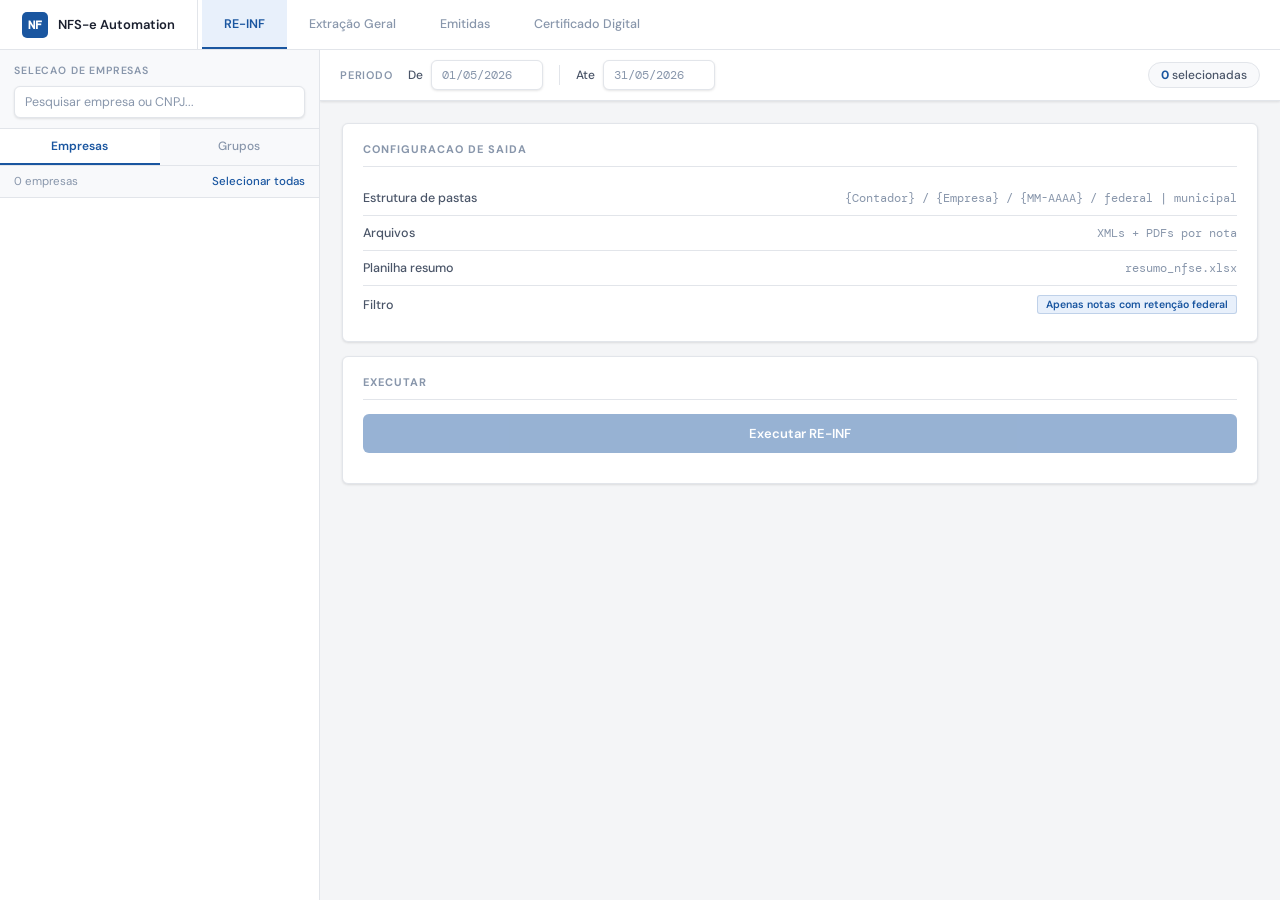
==== commit c91310b3: "feat: add Emitidas tab to UI" ====
--- a/templates/index.html
+++ b/templates/index.html
@@ -192,6 +192,7 @@
   <div class="module-tabs">
     <button class="module-tab active" onclick="switchModule('reinf')" id="tab-reinf">RE-INF</button>
     <button class="module-tab" onclick="switchModule('geral')" id="tab-geral">Extração Geral</button>
+    <button class="module-tab" onclick="switchModule('emitidas')" id="tab-emitidas">Emitidas</button>
     <button class="module-tab" onclick="switchModule('cert')" id="tab-cert">Certificado Digital</button>
   </div>
 </div>
@@ -279,6 +280,32 @@
           <div class="status-area">
             <div class="status-msg" id="statusGeral"></div>
             <div class="progress-log" id="logGeral"></div>
+          </div>
+        </div>
+      </div>
+
+      <div class="module-view" id="view-emitidas">
+        <div class="info-box" style="border-left-color:var(--accent2);background:var(--accent2-light);">
+          Baixa todas as <strong>notas emitidas</strong> pelas empresas selecionadas no período.
+          Gera planilha Excel com tomador, valor de serviço e ISS por nota.
+        </div>
+        <div class="card">
+          <div class="card-title">Configuracao de Saida</div>
+          <div class="output-config">
+            <div class="config-row"><span class="config-label">Estrutura de pastas</span><span class="config-value">{Contador} / {Empresa} / {MM-AAAA} / emitidas / xmls | pdfs</span></div>
+            <div class="config-row"><span class="config-label">Arquivos</span><span class="config-value">XMLs + PDFs por nota</span></div>
+            <div class="config-row"><span class="config-label">Planilha</span><span class="config-value">Emitidas_NFS-e_{empresa}_{mes}.xlsx</span></div>
+            <div class="config-row"><span class="config-label">Filtro</span><span class="badge badge-green">Todas as notas emitidas</span></div>
+          </div>
+        </div>
+        <div class="card">
+          <div class="card-title">Executar</div>
+          <button class="run-btn run-btn-geral" id="runBtnEmitidas" onclick="runStream('emitidas')" disabled>
+            <div class="spinner"></div><span class="btn-text">Executar Emitidas</span>
+          </button>
+          <div class="status-area">
+            <div class="status-msg" id="statusEmitidas"></div>
+            <div class="progress-log" id="logEmitidas"></div>
           </div>
         </div>
       </div>
@@ -474,7 +501,7 @@
   closeGroupModal();renderGroups();updateSelectionUI();
 }
 
-function updateSelectionUI(){document.getElementById('selCount').textContent=selected.size;const canRun=selected.size>0&&validateDates(true);document.getElementById('runBtnReinf').disabled=!canRun;document.getElementById('runBtnGeral').disabled=!canRun;}
+function updateSelectionUI(){document.getElementById('selCount').textContent=selected.size;const canRun=selected.size>0&&validateDates(true);document.getElementById('runBtnReinf').disabled=!canRun;document.getElementById('runBtnGeral').disabled=!canRun;document.getElementById('runBtnEmitidas').disabled=!canRun;}
 function validateDates(silent=false){const s=document.getElementById('startDate').value.trim();const e=document.getElementById('endDate').value.trim();const err=document.getElementById('dateError');const re=/^\d{2}\/\d{2}\/\d{4}$/;if(!s||!e){if(!silent)err.textContent='';return false;}if(!re.test(s)||!re.test(e)){if(!silent)err.textContent='Formato: DD/MM/AAAA';return false;}err.textContent='';if(!silent)updateSelectionUI();return true;}
 
 function setStatus(id,type,msg){const el=document.getElementById(id);el.className=`status-msg show ${type}`;el.textContent=msg;}
@@ -495,10 +522,11 @@
 function triggerDownload(blob,filename){const url=URL.createObjectURL(blob);const a=document.createElement('a');a.href=url;a.download=filename;document.body.appendChild(a);a.click();a.remove();URL.revokeObjectURL(url);}
 
 async function runStream(mode){
-  const isReinf=mode==='reinf';
-  const btnId  =isReinf?'runBtnReinf':'runBtnGeral';
-  const statId =isReinf?'statusReinf':'statusGeral';
-  const logId  =isReinf?'logReinf':'logGeral';
+  const isReinf   = mode==='reinf';
+  const isEmitidas = mode==='emitidas';
+  const btnId  = isReinf?'runBtnReinf':isEmitidas?'runBtnEmitidas':'runBtnGeral';
+  const statId = isReinf?'statusReinf':isEmitidas?'statusEmitidas':'statusGeral';
+  const logId  = isReinf?'logReinf':isEmitidas?'logEmitidas':'logGeral';
   const btn    =document.getElementById(btnId);
   const start  =document.getElementById('startDate').value.trim();
   const end    =document.getElementById('endDate').value.trim();
@@ -571,7 +599,7 @@
 
     const blob=await zipRes.blob();
     const mm=start.slice(3,5)+'-'+start.slice(6);
-    const name=isReinf?`reinf_${mm}.zip`:`extracao_geral_${mm}.zip`;
+    const name=isReinf?`reinf_${mm}.zip`:isEmitidas?`emitidas_${mm}.zip`:`extracao_geral_${mm}.zip`;
     triggerDownload(blob,name);
     setStatus(statId,'success','Concluido — download iniciado');
     addLog(logId,'ok','ZIP gerado e download iniciado');
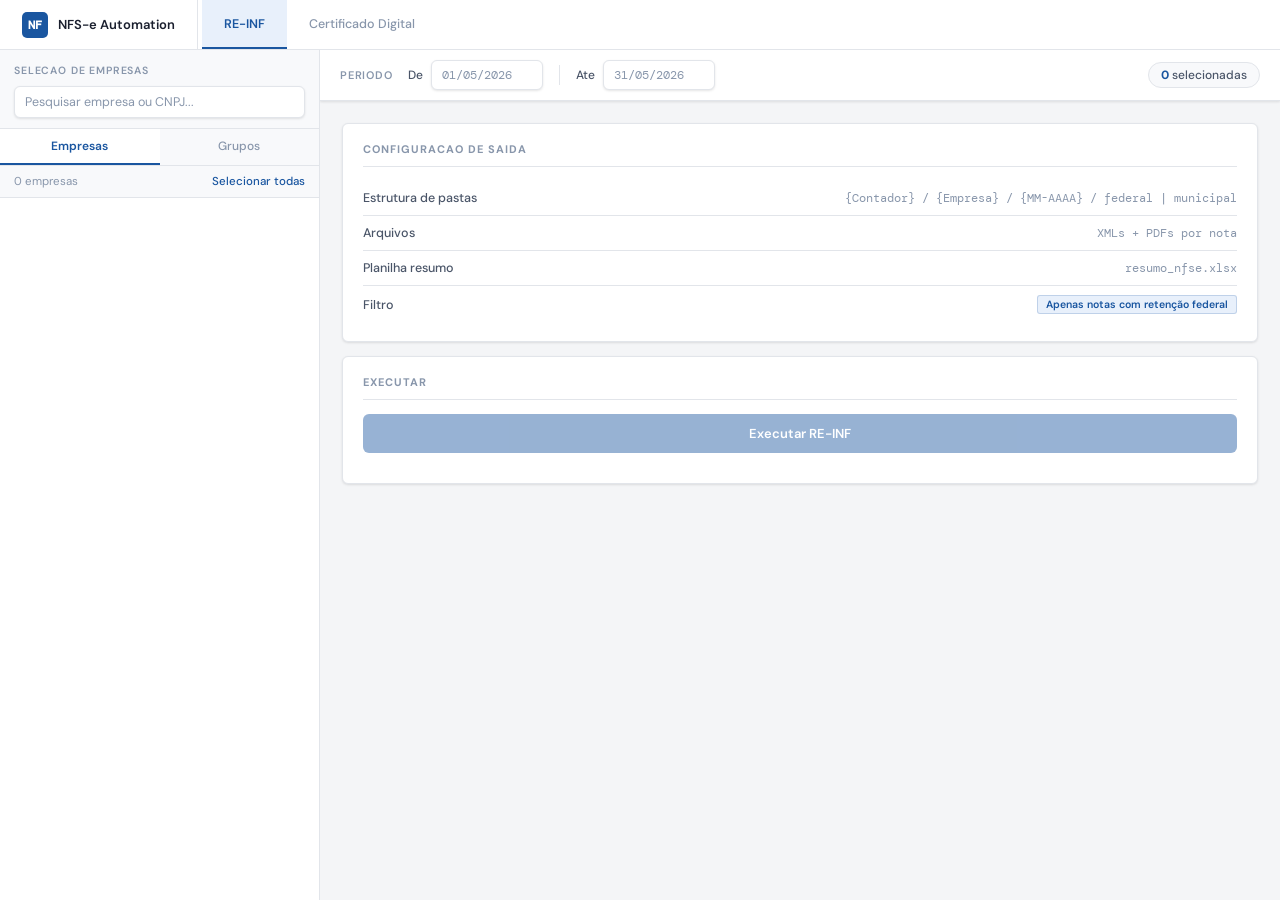
==== commit feae327a: "ui: remove Extração Geral tab, hide company panel on Certificado Digital tab" ====
--- a/templates/index.html
+++ b/templates/index.html
@@ -191,8 +191,6 @@
   </div>
   <div class="module-tabs">
     <button class="module-tab active" onclick="switchModule('reinf')" id="tab-reinf">RE-INF</button>
-    <button class="module-tab" onclick="switchModule('geral')" id="tab-geral">Extração Geral</button>
-    <button class="module-tab" onclick="switchModule('emitidas')" id="tab-emitidas">Emitidas</button>
     <button class="module-tab" onclick="switchModule('cert')" id="tab-cert">Certificado Digital</button>
   </div>
 </div>
@@ -284,32 +282,6 @@
         </div>
       </div>
 
-      <div class="module-view" id="view-emitidas">
-        <div class="info-box" style="border-left-color:var(--accent2);background:var(--accent2-light);">
-          Baixa todas as <strong>notas emitidas</strong> pelas empresas selecionadas no período.
-          Gera planilha Excel com tomador, valor de serviço e ISS por nota.
-        </div>
-        <div class="card">
-          <div class="card-title">Configuracao de Saida</div>
-          <div class="output-config">
-            <div class="config-row"><span class="config-label">Estrutura de pastas</span><span class="config-value">{Contador} / {Empresa} / {MM-AAAA} / emitidas / xmls | pdfs</span></div>
-            <div class="config-row"><span class="config-label">Arquivos</span><span class="config-value">XMLs + PDFs por nota</span></div>
-            <div class="config-row"><span class="config-label">Planilha</span><span class="config-value">Emitidas_NFS-e_{empresa}_{mes}.xlsx</span></div>
-            <div class="config-row"><span class="config-label">Filtro</span><span class="badge badge-green">Todas as notas emitidas</span></div>
-          </div>
-        </div>
-        <div class="card">
-          <div class="card-title">Executar</div>
-          <button class="run-btn run-btn-geral" id="runBtnEmitidas" onclick="runStream('emitidas')" disabled>
-            <div class="spinner"></div><span class="btn-text">Executar Emitidas</span>
-          </button>
-          <div class="status-area">
-            <div class="status-msg" id="statusEmitidas"></div>
-            <div class="progress-log" id="logEmitidas"></div>
-          </div>
-        </div>
-      </div>
-
       <div class="module-view" id="view-cert">
         <div class="info-box" style="border-left-color:var(--accent3);background:var(--accent3-light);">
           <strong style="color:var(--accent3)">Login Manual — Certificado Digital</strong><br>
@@ -383,6 +355,11 @@
   document.querySelectorAll('.module-view').forEach(v=>v.classList.remove('active'));
   document.getElementById('tab-'+n).classList.add('active');
   document.getElementById('view-'+n).classList.add('active');
+  // Hide company panel on cert tab — not needed there
+  const lp = document.querySelector('.left-panel');
+  if (lp) lp.style.display = n==='cert' ? 'none' : '';
+  const main = document.querySelector('.main');
+  if (main) main.style.gridTemplateColumns = n==='cert' ? '1fr' : '320px 1fr';
 }
 function switchSubTab(n){document.querySelectorAll('.sub-tab').forEach(t=>t.classList.remove('active'));document.querySelectorAll('.sub-content').forEach(c=>c.classList.remove('active'));document.getElementById('subtab-'+n).classList.add('active');document.getElementById('subcontent-'+n).classList.add('active');}
 
@@ -501,7 +478,7 @@
   closeGroupModal();renderGroups();updateSelectionUI();
 }
 
-function updateSelectionUI(){document.getElementById('selCount').textContent=selected.size;const canRun=selected.size>0&&validateDates(true);document.getElementById('runBtnReinf').disabled=!canRun;document.getElementById('runBtnGeral').disabled=!canRun;document.getElementById('runBtnEmitidas').disabled=!canRun;}
+function updateSelectionUI(){document.getElementById('selCount').textContent=selected.size;const canRun=selected.size>0&&validateDates(true);document.getElementById('runBtnReinf').disabled=!canRun;document.getElementById('runBtnGeral').disabled=!canRun;}
 function validateDates(silent=false){const s=document.getElementById('startDate').value.trim();const e=document.getElementById('endDate').value.trim();const err=document.getElementById('dateError');const re=/^\d{2}\/\d{2}\/\d{4}$/;if(!s||!e){if(!silent)err.textContent='';return false;}if(!re.test(s)||!re.test(e)){if(!silent)err.textContent='Formato: DD/MM/AAAA';return false;}err.textContent='';if(!silent)updateSelectionUI();return true;}
 
 function setStatus(id,type,msg){const el=document.getElementById(id);el.className=`status-msg show ${type}`;el.textContent=msg;}
@@ -522,11 +499,10 @@
 function triggerDownload(blob,filename){const url=URL.createObjectURL(blob);const a=document.createElement('a');a.href=url;a.download=filename;document.body.appendChild(a);a.click();a.remove();URL.revokeObjectURL(url);}
 
 async function runStream(mode){
-  const isReinf   = mode==='reinf';
-  const isEmitidas = mode==='emitidas';
-  const btnId  = isReinf?'runBtnReinf':isEmitidas?'runBtnEmitidas':'runBtnGeral';
-  const statId = isReinf?'statusReinf':isEmitidas?'statusEmitidas':'statusGeral';
-  const logId  = isReinf?'logReinf':isEmitidas?'logEmitidas':'logGeral';
+  const isReinf=mode==='reinf';
+  const btnId  =isReinf?'runBtnReinf':'runBtnGeral';
+  const statId =isReinf?'statusReinf':'statusGeral';
+  const logId  =isReinf?'logReinf':'logGeral';
   const btn    =document.getElementById(btnId);
   const start  =document.getElementById('startDate').value.trim();
   const end    =document.getElementById('endDate').value.trim();
@@ -599,7 +575,7 @@
 
     const blob=await zipRes.blob();
     const mm=start.slice(3,5)+'-'+start.slice(6);
-    const name=isReinf?`reinf_${mm}.zip`:isEmitidas?`emitidas_${mm}.zip`:`extracao_geral_${mm}.zip`;
+    const name=isReinf?`reinf_${mm}.zip`:`extracao_geral_${mm}.zip`;
     triggerDownload(blob,name);
     setStatus(statId,'success','Concluido — download iniciado');
     addLog(logId,'ok','ZIP gerado e download iniciado');
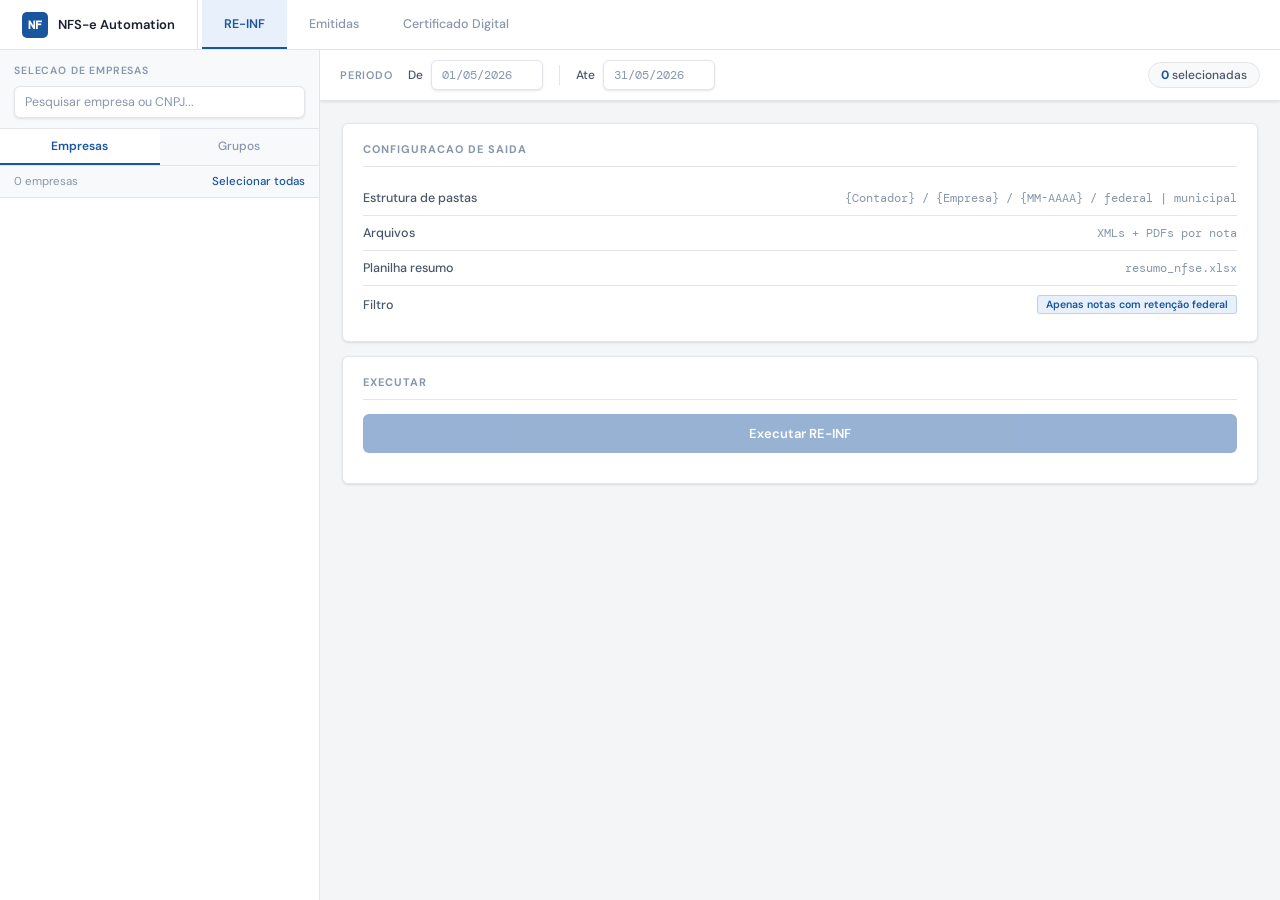
==== commit ceb29aed: "feat: restore Emitidas tab to UI" ====
--- a/templates/index.html
+++ b/templates/index.html
@@ -191,6 +191,7 @@
   </div>
   <div class="module-tabs">
     <button class="module-tab active" onclick="switchModule('reinf')" id="tab-reinf">RE-INF</button>
+    <button class="module-tab" onclick="switchModule('emitidas')" id="tab-emitidas">Emitidas</button>
     <button class="module-tab" onclick="switchModule('cert')" id="tab-cert">Certificado Digital</button>
   </div>
 </div>
@@ -278,6 +279,32 @@
           <div class="status-area">
             <div class="status-msg" id="statusGeral"></div>
             <div class="progress-log" id="logGeral"></div>
+          </div>
+        </div>
+      </div>
+
+      <div class="module-view" id="view-emitidas">
+        <div class="info-box" style="border-left-color:var(--accent2);background:var(--accent2-light);">
+          Baixa todas as <strong>notas emitidas</strong> pelas empresas selecionadas no período.
+          Gera planilha Excel com tomador, valor de serviço e ISS por nota.
+        </div>
+        <div class="card">
+          <div class="card-title">Configuracao de Saida</div>
+          <div class="output-config">
+            <div class="config-row"><span class="config-label">Estrutura de pastas</span><span class="config-value">{Contador} / {Empresa} / {MM-AAAA} / emitidas / xmls | pdfs</span></div>
+            <div class="config-row"><span class="config-label">Arquivos</span><span class="config-value">XMLs + PDFs por nota</span></div>
+            <div class="config-row"><span class="config-label">Planilha</span><span class="config-value">Emitidas_NFS-e_{empresa}_{mes}.xlsx</span></div>
+            <div class="config-row"><span class="config-label">Filtro</span><span class="badge badge-green">Todas as notas emitidas</span></div>
+          </div>
+        </div>
+        <div class="card">
+          <div class="card-title">Executar</div>
+          <button class="run-btn run-btn-geral" id="runBtnEmitidas" onclick="runStream('emitidas')" disabled>
+            <div class="spinner"></div><span class="btn-text">Executar Emitidas</span>
+          </button>
+          <div class="status-area">
+            <div class="status-msg" id="statusEmitidas"></div>
+            <div class="progress-log" id="logEmitidas"></div>
           </div>
         </div>
       </div>
@@ -478,7 +505,7 @@
   closeGroupModal();renderGroups();updateSelectionUI();
 }
 
-function updateSelectionUI(){document.getElementById('selCount').textContent=selected.size;const canRun=selected.size>0&&validateDates(true);document.getElementById('runBtnReinf').disabled=!canRun;document.getElementById('runBtnGeral').disabled=!canRun;}
+function updateSelectionUI(){document.getElementById('selCount').textContent=selected.size;const canRun=selected.size>0&&validateDates(true);document.getElementById('runBtnReinf').disabled=!canRun;document.getElementById('runBtnEmitidas').disabled=!canRun;document.getElementById('runBtnGeral').disabled=!canRun;}
 function validateDates(silent=false){const s=document.getElementById('startDate').value.trim();const e=document.getElementById('endDate').value.trim();const err=document.getElementById('dateError');const re=/^\d{2}\/\d{2}\/\d{4}$/;if(!s||!e){if(!silent)err.textContent='';return false;}if(!re.test(s)||!re.test(e)){if(!silent)err.textContent='Formato: DD/MM/AAAA';return false;}err.textContent='';if(!silent)updateSelectionUI();return true;}
 
 function setStatus(id,type,msg){const el=document.getElementById(id);el.className=`status-msg show ${type}`;el.textContent=msg;}
@@ -499,10 +526,11 @@
 function triggerDownload(blob,filename){const url=URL.createObjectURL(blob);const a=document.createElement('a');a.href=url;a.download=filename;document.body.appendChild(a);a.click();a.remove();URL.revokeObjectURL(url);}
 
 async function runStream(mode){
-  const isReinf=mode==='reinf';
-  const btnId  =isReinf?'runBtnReinf':'runBtnGeral';
-  const statId =isReinf?'statusReinf':'statusGeral';
-  const logId  =isReinf?'logReinf':'logGeral';
+  const isReinf   = mode==='reinf';
+  const isEmitidas = mode==='emitidas';
+  const btnId  = isReinf?'runBtnReinf':isEmitidas?'runBtnEmitidas':'runBtnGeral';
+  const statId = isReinf?'statusReinf':isEmitidas?'statusEmitidas':'statusGeral';
+  const logId  = isReinf?'logReinf':isEmitidas?'logEmitidas':'logGeral';
   const btn    =document.getElementById(btnId);
   const start  =document.getElementById('startDate').value.trim();
   const end    =document.getElementById('endDate').value.trim();
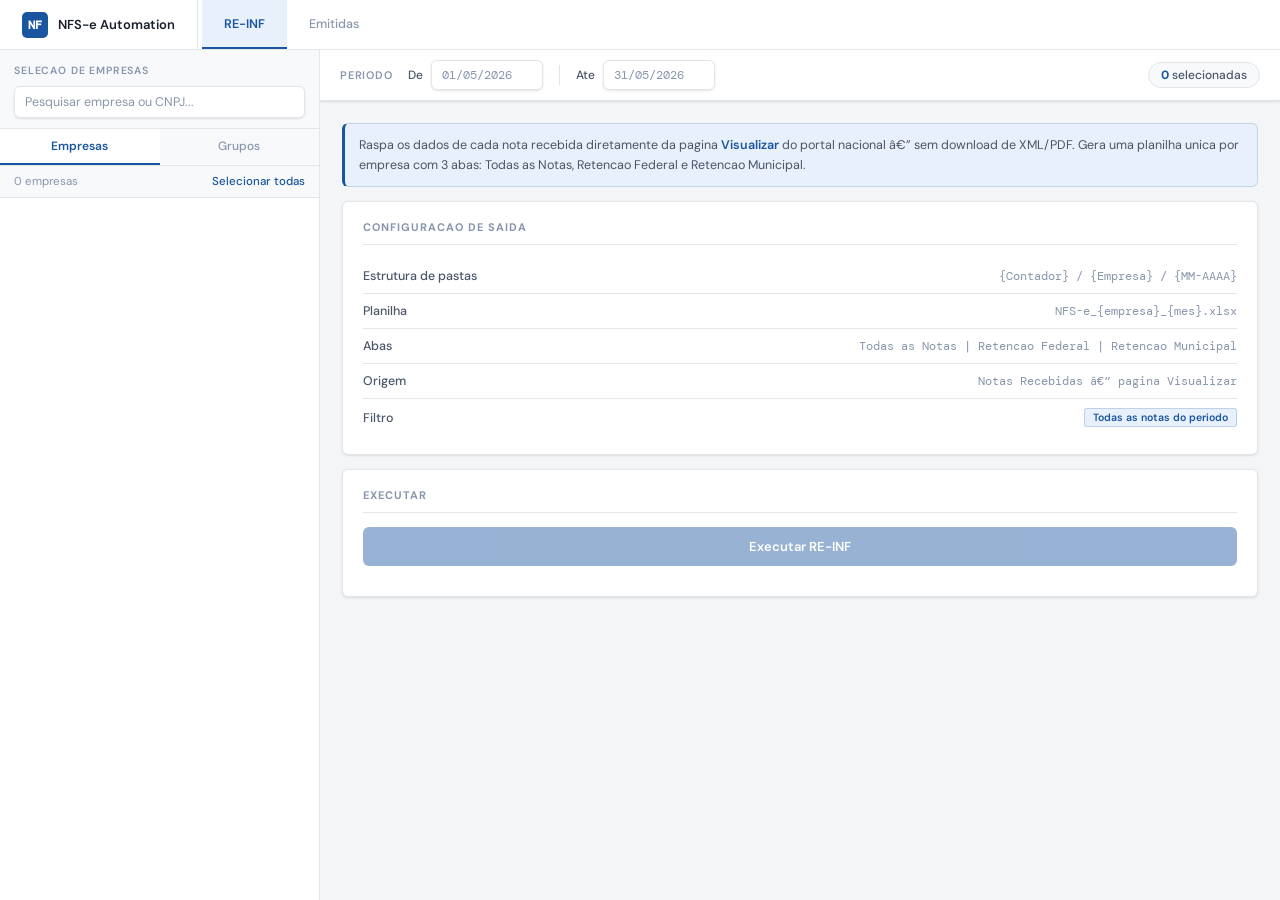
==== commit 5f5f1025: "Simplify UI: remove Certificado/Extracao Geral tabs, update RE-INF/Emitidas for Visualizar output" ====
--- a/templates/index.html
+++ b/templates/index.html
@@ -10,7 +10,7 @@
     --bg:#f4f5f7;--surface:#fff;--surface2:#f8f9fb;--border:#e2e5ea;
     --border-strong:#c8cdd6;--accent:#1a56a0;--accent-light:#e8f0fb;
     --accent-hover:#154285;--accent2:#1a7a4a;--accent2-light:#e6f4ed;
-    --accent2-hover:#145e38;--accent3:#b45309;--accent3-light:#fef3c7;--accent3-hover:#92400e;--text:#1a1f2e;--text-secondary:#4a5568;
+    --accent2-hover:#145e38;--text:#1a1f2e;--text-secondary:#4a5568;
     --text-muted:#8896ab;--red:#c0392b;--red-light:#fdf0ef;
     --radius:6px;--font:'DM Sans',system-ui,sans-serif;
     --font-mono:'DM Mono','Courier New',monospace;
@@ -111,8 +111,6 @@
   .run-btn-reinf:hover:not(:disabled){background:var(--accent-hover);box-shadow:var(--shadow);transform:translateY(-1px)}
   .run-btn-geral{background:var(--accent2);color:white}
   .run-btn-geral:hover:not(:disabled){background:var(--accent2-hover);box-shadow:var(--shadow);transform:translateY(-1px)}
-  .run-btn-cert{background:var(--accent3);color:white}
-  .run-btn-cert:hover:not(:disabled){background:var(--accent3-hover);box-shadow:var(--shadow);transform:translateY(-1px)}
   .run-btn:disabled{opacity:.45;cursor:not-allowed;transform:none!important;box-shadow:none!important}
   .run-btn .spinner{width:14px;height:14px;border:2px solid rgba(255,255,255,.35);border-top-color:white;border-radius:50%;animation:spin .7s linear infinite;display:none}
   .run-btn.running .spinner{display:block}
@@ -192,7 +190,6 @@
   <div class="module-tabs">
     <button class="module-tab active" onclick="switchModule('reinf')" id="tab-reinf">RE-INF</button>
     <button class="module-tab" onclick="switchModule('emitidas')" id="tab-emitidas">Emitidas</button>
-    <button class="module-tab" onclick="switchModule('cert')" id="tab-cert">Certificado Digital</button>
   </div>
 </div>
 <div class="main">
@@ -240,13 +237,19 @@
     <div class="module-content">
 
       <div class="module-view active" id="view-reinf">
+        <div class="info-box">
+          Raspa os dados de cada nota recebida diretamente da pagina <strong>Visualizar</strong> do portal nacional â€”
+          sem download de XML/PDF. Gera uma planilha unica por empresa com 3 abas: Todas as Notas, Retencao Federal
+          e Retencao Municipal.
+        </div>
         <div class="card">
           <div class="card-title">Configuracao de Saida</div>
           <div class="output-config">
-            <div class="config-row"><span class="config-label">Estrutura de pastas</span><span class="config-value">{Contador} / {Empresa} / {MM-AAAA} / federal | municipal</span></div>
-            <div class="config-row"><span class="config-label">Arquivos</span><span class="config-value">XMLs + PDFs por nota</span></div>
-            <div class="config-row"><span class="config-label">Planilha resumo</span><span class="config-value">resumo_nfse.xlsx</span></div>
-            <div class="config-row"><span class="config-label">Filtro</span><span class="badge badge-blue">Apenas notas com retenção federal</span></div>
+            <div class="config-row"><span class="config-label">Estrutura de pastas</span><span class="config-value">{Contador} / {Empresa} / {MM-AAAA}</span></div>
+            <div class="config-row"><span class="config-label">Planilha</span><span class="config-value">NFS-e_{empresa}_{mes}.xlsx</span></div>
+            <div class="config-row"><span class="config-label">Abas</span><span class="config-value">Todas as Notas | Retencao Federal | Retencao Municipal</span></div>
+            <div class="config-row"><span class="config-label">Origem</span><span class="config-value">Notas Recebidas â€” pagina Visualizar</span></div>
+            <div class="config-row"><span class="config-label">Filtro</span><span class="badge badge-blue">Todas as notas do periodo</span></div>
           </div>
         </div>
         <div class="card">
@@ -261,40 +264,20 @@
         </div>
       </div>
 
-      <div class="module-view" id="view-geral">
-        <div class="info-box">Baixa <strong>todas as notas recebidas</strong> do periodo sem filtro por retenção.</div>
+      <div class="module-view" id="view-emitidas">
+        <div class="info-box" style="border-left-color:var(--accent2);background:var(--accent2-light);">
+          Raspa os dados de cada nota <strong>emitida</strong> pelas empresas selecionadas, diretamente da pagina
+          Visualizar do portal nacional â€” sem download de XML/PDF. Gera uma planilha unica por empresa com 3 abas:
+          Todas as Notas, Retencao Federal e Retencao Municipal.
+        </div>
         <div class="card">
           <div class="card-title">Configuracao de Saida</div>
           <div class="output-config">
-            <div class="config-row"><span class="config-label">Estrutura de pastas</span><span class="config-value">{Contador} / {Empresa} / {MM-AAAA} / notas</span></div>
-            <div class="config-row"><span class="config-label">Arquivos</span><span class="config-value">XMLs + PDFs por nota</span></div>
-            <div class="config-row"><span class="config-label">Filtro</span><span class="badge badge-green">Todas as notas recebidas</span></div>
-          </div>
-        </div>
-        <div class="card">
-          <div class="card-title">Executar</div>
-          <button class="run-btn run-btn-geral" id="runBtnGeral" onclick="runStream('all')" disabled>
-            <div class="spinner"></div><span class="btn-text">Executar Extração Geral</span>
-          </button>
-          <div class="status-area">
-            <div class="status-msg" id="statusGeral"></div>
-            <div class="progress-log" id="logGeral"></div>
-          </div>
-        </div>
-      </div>
-
-      <div class="module-view" id="view-emitidas">
-        <div class="info-box" style="border-left-color:var(--accent2);background:var(--accent2-light);">
-          Baixa todas as <strong>notas emitidas</strong> pelas empresas selecionadas no período.
-          Gera planilha Excel com tomador, valor de serviço e ISS por nota.
-        </div>
-        <div class="card">
-          <div class="card-title">Configuracao de Saida</div>
-          <div class="output-config">
-            <div class="config-row"><span class="config-label">Estrutura de pastas</span><span class="config-value">{Contador} / {Empresa} / {MM-AAAA} / emitidas / xmls | pdfs</span></div>
-            <div class="config-row"><span class="config-label">Arquivos</span><span class="config-value">XMLs + PDFs por nota</span></div>
-            <div class="config-row"><span class="config-label">Planilha</span><span class="config-value">Emitidas_NFS-e_{empresa}_{mes}.xlsx</span></div>
-            <div class="config-row"><span class="config-label">Filtro</span><span class="badge badge-green">Todas as notas emitidas</span></div>
+            <div class="config-row"><span class="config-label">Estrutura de pastas</span><span class="config-value">{Contador} / {Empresa} / {MM-AAAA}</span></div>
+            <div class="config-row"><span class="config-label">Planilha</span><span class="config-value">NFS-e_{empresa}_{mes}.xlsx</span></div>
+            <div class="config-row"><span class="config-label">Abas</span><span class="config-value">Todas as Notas | Retencao Federal | Retencao Municipal</span></div>
+            <div class="config-row"><span class="config-label">Origem</span><span class="config-value">Notas Emitidas â€” pagina Visualizar</span></div>
+            <div class="config-row"><span class="config-label">Filtro</span><span class="badge badge-green">Todas as notas do periodo</span></div>
           </div>
         </div>
         <div class="card">
@@ -309,35 +292,6 @@
         </div>
       </div>
 
-      <div class="module-view" id="view-cert">
-        <div class="info-box" style="border-left-color:var(--accent3);background:var(--accent3-light);">
-          <strong style="color:var(--accent3)">Login Manual — Certificado Digital</strong><br>
-          Abre um navegador visível para você fazer login com certificado A1/A3.
-          Após o login, o sistema detecta automaticamente a empresa e baixa todas as notas do período selecionado,
-          com a mesma classificação e saída do fluxo RE-INF normal.
-          Não é necessário selecionar empresas na lista.
-        </div>
-        <div class="card">
-          <div class="card-title">Configuracao de Saida</div>
-          <div class="output-config">
-            <div class="config-row"><span class="config-label">Empresa</span><span class="config-value">Detectada automaticamente via JWT do portal</span></div>
-            <div class="config-row"><span class="config-label">Estrutura de pastas</span><span class="config-value">Certificado / {Empresa} / {MM-AAAA} / federal | municipal</span></div>
-            <div class="config-row"><span class="config-label">Arquivos</span><span class="config-value">XMLs + PDFs por nota</span></div>
-            <div class="config-row"><span class="config-label">Filtro</span><span class="badge" style="background:var(--accent3-light);color:var(--accent3);border:1px solid rgba(180,83,9,.2)">Apenas notas com retenção federal</span></div>
-          </div>
-        </div>
-        <div class="card">
-          <div class="card-title">Executar</div>
-          <button class="run-btn run-btn-cert" id="runBtnCert" onclick="runCertificado()">
-            <div class="spinner"></div><span class="btn-text">Abrir Navegador para Login</span>
-          </button>
-          <div class="status-area">
-            <div class="status-msg" id="statusCert"></div>
-            <div class="progress-log" id="logCert"></div>
-          </div>
-        </div>
-      </div>
-
     </div>
   </div>
 </div>
@@ -382,11 +336,6 @@
   document.querySelectorAll('.module-view').forEach(v=>v.classList.remove('active'));
   document.getElementById('tab-'+n).classList.add('active');
   document.getElementById('view-'+n).classList.add('active');
-  // Hide company panel on cert tab — not needed there
-  const lp = document.querySelector('.left-panel');
-  if (lp) lp.style.display = n==='cert' ? 'none' : '';
-  const main = document.querySelector('.main');
-  if (main) main.style.gridTemplateColumns = n==='cert' ? '1fr' : '320px 1fr';
 }
 function switchSubTab(n){document.querySelectorAll('.sub-tab').forEach(t=>t.classList.remove('active'));document.querySelectorAll('.sub-content').forEach(c=>c.classList.remove('active'));document.getElementById('subtab-'+n).classList.add('active');document.getElementById('subcontent-'+n).classList.add('active');}
 
@@ -505,7 +454,7 @@
   closeGroupModal();renderGroups();updateSelectionUI();
 }
 
-function updateSelectionUI(){document.getElementById('selCount').textContent=selected.size;const canRun=selected.size>0&&validateDates(true);document.getElementById('runBtnReinf').disabled=!canRun;document.getElementById('runBtnEmitidas').disabled=!canRun;document.getElementById('runBtnGeral').disabled=!canRun;}
+function updateSelectionUI(){document.getElementById('selCount').textContent=selected.size;const canRun=selected.size>0&&validateDates(true);document.getElementById('runBtnReinf').disabled=!canRun;document.getElementById('runBtnEmitidas').disabled=!canRun;}
 function validateDates(silent=false){const s=document.getElementById('startDate').value.trim();const e=document.getElementById('endDate').value.trim();const err=document.getElementById('dateError');const re=/^\d{2}\/\d{2}\/\d{4}$/;if(!s||!e){if(!silent)err.textContent='';return false;}if(!re.test(s)||!re.test(e)){if(!silent)err.textContent='Formato: DD/MM/AAAA';return false;}err.textContent='';if(!silent)updateSelectionUI();return true;}
 
 function setStatus(id,type,msg){const el=document.getElementById(id);el.className=`status-msg show ${type}`;el.textContent=msg;}
@@ -518,7 +467,7 @@
 }
 function clearLog(id){const log=document.getElementById(id);log.innerHTML='';log.classList.remove('show');}
 function classifyLog(line){
-  if(/\[ERRO\]|\[FATAL\]|\[CRASH\]|ERRO —|ERROR/i.test(line))return'err';
+  if(/\[ERRO\]|\[FATAL\]|\[CRASH\]|ERRO â€”|ERROR/i.test(line))return'err';
   if(/\[OK\]|concluido|sucesso|baixado/i.test(line))return'ok';
   if(/\[AVISO\]|\[INFO\]|sem retencao|nenhum/i.test(line))return'warn';
   return'info';
@@ -526,18 +475,17 @@
 function triggerDownload(blob,filename){const url=URL.createObjectURL(blob);const a=document.createElement('a');a.href=url;a.download=filename;document.body.appendChild(a);a.click();a.remove();URL.revokeObjectURL(url);}
 
 async function runStream(mode){
-  const isReinf   = mode==='reinf';
-  const isEmitidas = mode==='emitidas';
-  const btnId  = isReinf?'runBtnReinf':isEmitidas?'runBtnEmitidas':'runBtnGeral';
-  const statId = isReinf?'statusReinf':isEmitidas?'statusEmitidas':'statusGeral';
-  const logId  = isReinf?'logReinf':isEmitidas?'logEmitidas':'logGeral';
+  const isReinf = mode==='reinf';
+  const btnId  = isReinf?'runBtnReinf':'runBtnEmitidas';
+  const statId = isReinf?'statusReinf':'statusEmitidas';
+  const logId  = isReinf?'logReinf':'logEmitidas';
   const btn    =document.getElementById(btnId);
   const start  =document.getElementById('startDate').value.trim();
   const end    =document.getElementById('endDate').value.trim();
 
   btn.disabled=true;btn.classList.add('running');
   setStatus(statId,'running','Processando...');clearLog(logId);
-  addLog(logId,'info',`Iniciando para ${selected.size} empresa(s) — ${start} a ${end}`);
+  addLog(logId,'info',`Iniciando para ${selected.size} empresa(s) â€” ${start} a ${end}`);
 
   try{
     const res=await fetch('/api/run/stream',{
@@ -581,7 +529,7 @@
     }
 
     if(returnCode!==0){
-      setStatus(statId,'error','Execucao concluida com erros — verifique o log');
+      setStatus(statId,'error','Execucao concluida com erros â€” verifique o log');
       addLog(logId,'err','Processo encerrado com erros');
       return;
     }
@@ -603,9 +551,9 @@
 
     const blob=await zipRes.blob();
     const mm=start.slice(3,5)+'-'+start.slice(6);
-    const name=isReinf?`reinf_${mm}.zip`:`extracao_geral_${mm}.zip`;
+    const name=isReinf?`nfse_${mm}.zip`:`emitidas_${mm}.zip`;
     triggerDownload(blob,name);
-    setStatus(statId,'success','Concluido — download iniciado');
+    setStatus(statId,'success','Concluido â€” download iniciado');
     addLog(logId,'ok','ZIP gerado e download iniciado');
 
   }catch(e){
@@ -616,81 +564,7 @@
   }
 }
 
-async function runCertificado(){
-  const btn   = document.getElementById('runBtnCert');
-  const start = document.getElementById('startDate').value.trim();
-  const end   = document.getElementById('endDate').value.trim();
-
-  if(!start||!end){
-    setStatus('statusCert','error','Preencha o período antes de iniciar.');
-    return;
-  }
-
-  btn.disabled=true;btn.classList.add('running');
-  setStatus('statusCert','running','Abrindo navegador — faça login com certificado...');
-  clearLog('logCert');
-  addLog('logCert','info',`Iniciando login manual — ${start} a ${end}`);
-  addLog('logCert','info','Um navegador Chromium será aberto. Faça login com seu certificado digital.');
-  addLog('logCert','info','Você tem 5 minutos para completar o login.');
-
-  try{
-    const res = await fetch('/api/run/certificado',{
-      method:'POST',
-      headers:{'Content-Type':'application/json'},
-      body:JSON.stringify({start,end,mode:'reinf'})
-    });
-
-    if(!res.ok){
-      const data=await res.json().catch(()=>({}));
-      setStatus('statusCert','error',data.error||'Erro ao iniciar');
-      addLog('logCert','err',data.error||'Erro ao iniciar');
-      return;
-    }
-
-    const reader=res.body.getReader();
-    const decoder=new TextDecoder();
-    let buffer='';
-    let returnCode=0;
-    let gotDone=false;
-
-    while(true){
-      const {done,value}=await reader.read();
-      if(done)break;
-      buffer+=decoder.decode(value,{stream:true});
-      const parts=buffer.split('\n\n');
-      buffer=parts.pop();
-      for(const part of parts){
-        const lines=part.split('\n');
-        let evtType='message';
-        for(const line of lines){
-          if(line.startsWith('event: ')){evtType=line.slice(7).trim();}
-          else if(line.startsWith('data: ')){
-            const msg=line.slice(6).trim();
-            if(evtType==='done'){returnCode=parseInt(msg)||0;gotDone=true;}
-            else if(msg&&!msg.startsWith(':')){addLog('logCert',classifyLog(msg),msg);}
-          }
-        }
-      }
-      if(gotDone)break;
-    }
-
-    if(returnCode!==0){
-      setStatus('statusCert','error','Execução concluída com erros — verifique o log');
-      addLog('logCert','err','Processo encerrado com erros');
-    } else {
-      setStatus('statusCert','success','Concluído — notas baixadas com sucesso');
-      addLog('logCert','ok','Download concluído');
-    }
-
-  }catch(e){
-    setStatus('statusCert','error','Erro: '+e.message);
-    addLog('logCert','err',e.message);
-  }finally{
-    btn.disabled=false;btn.classList.remove('running');
-  }
-}
-
 init();
 </script>
 </body>
-</html>+</html>
